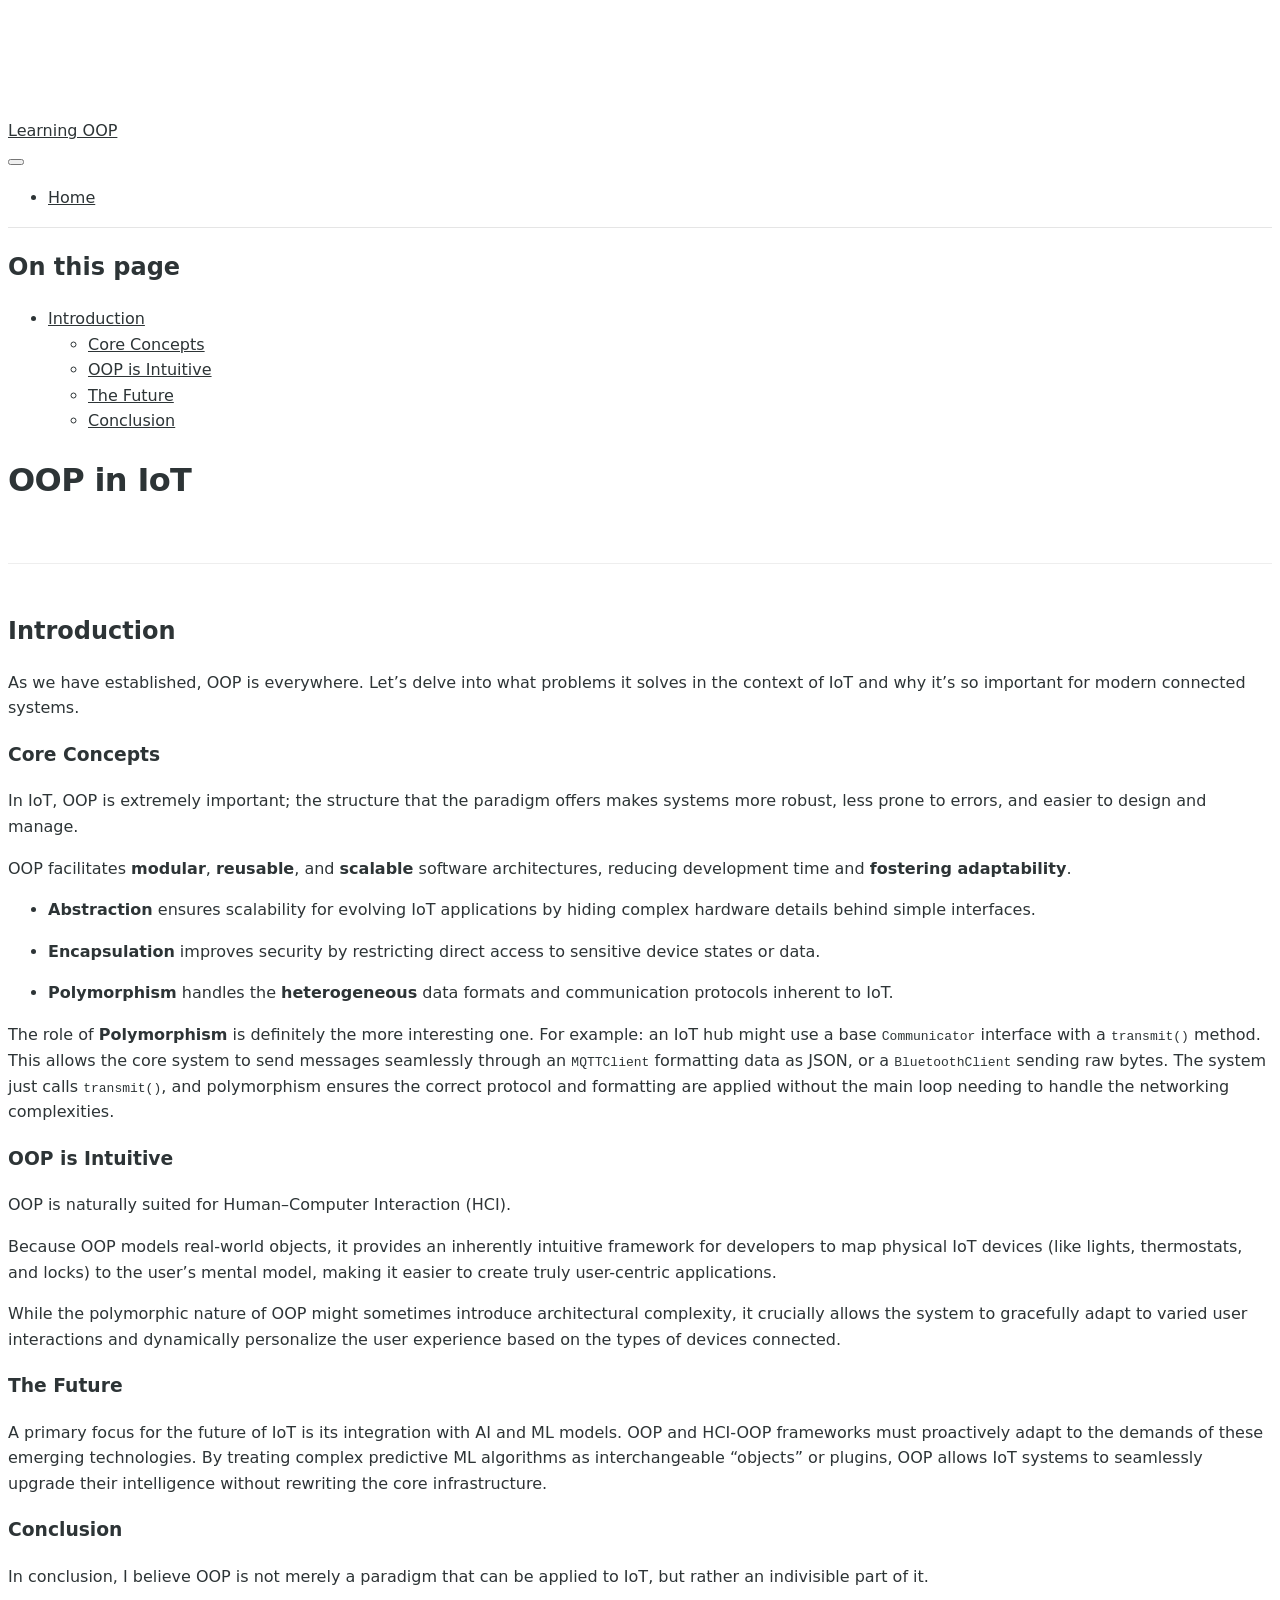
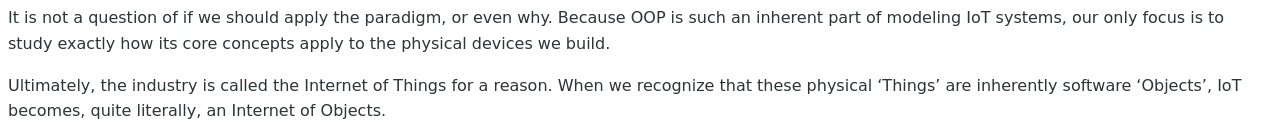
==== notes/oop-in-iot.html @ 4eb94708 "Built site for gh-pages" ====
<!DOCTYPE html>
<html xmlns="http://www.w3.org/1999/xhtml" lang="en" xml:lang="en"><head>

<meta charset="utf-8">
<meta name="generator" content="quarto-1.8.27">

<meta name="viewport" content="width=device-width, initial-scale=1.0, user-scalable=yes">


<title>OOP in IoT – Learning OOP</title>
<style>
code{white-space: pre-wrap;}
span.smallcaps{font-variant: small-caps;}
div.columns{display: flex; gap: min(4vw, 1.5em);}
div.column{flex: auto; overflow-x: auto;}
div.hanging-indent{margin-left: 1.5em; text-indent: -1.5em;}
ul.task-list{list-style: none;}
ul.task-list li input[type="checkbox"] {
  width: 0.8em;
  margin: 0 0.8em 0.2em -1em; /* quarto-specific, see https://github.com/quarto-dev/quarto-cli/issues/4556 */ 
  vertical-align: middle;
}
</style>


<script src="../site_libs/quarto-nav/quarto-nav.js"></script>
<script src="../site_libs/quarto-nav/headroom.min.js"></script>
<script src="../site_libs/clipboard/clipboard.min.js"></script>
<script src="../site_libs/quarto-search/autocomplete.umd.js"></script>
<script src="../site_libs/quarto-search/fuse.min.js"></script>
<script src="../site_libs/quarto-search/quarto-search.js"></script>
<meta name="quarto:offset" content="../">
<script src="../site_libs/quarto-html/quarto.js" type="module"></script>
<script src="../site_libs/quarto-html/tabsets/tabsets.js" type="module"></script>
<script src="../site_libs/quarto-html/axe/axe-check.js" type="module"></script>
<script src="../site_libs/quarto-html/popper.min.js"></script>
<script src="../site_libs/quarto-html/tippy.umd.min.js"></script>
<script src="../site_libs/quarto-html/anchor.min.js"></script>
<link href="../site_libs/quarto-html/tippy.css" rel="stylesheet">
<link href="../site_libs/quarto-html/quarto-syntax-highlighting-ed96de9b727972fe78a7b5d16c58bf87.css" rel="stylesheet" id="quarto-text-highlighting-styles">
<script src="../site_libs/bootstrap/bootstrap.min.js"></script>
<link href="../site_libs/bootstrap/bootstrap-icons.css" rel="stylesheet">
<link href="../site_libs/bootstrap/bootstrap-e31584831b205ffbb2d98406f31c2a5b.min.css" rel="stylesheet" append-hash="true" id="quarto-bootstrap" data-mode="light">
<script id="quarto-search-options" type="application/json">{
  "location": "navbar",
  "copy-button": false,
  "collapse-after": 3,
  "panel-placement": "end",
  "type": "overlay",
  "limit": 50,
  "keyboard-shortcut": [
    "f",
    "/",
    "s"
  ],
  "show-item-context": false,
  "language": {
    "search-no-results-text": "No results",
    "search-matching-documents-text": "matching documents",
    "search-copy-link-title": "Copy link to search",
    "search-hide-matches-text": "Hide additional matches",
    "search-more-match-text": "more match in this document",
    "search-more-matches-text": "more matches in this document",
    "search-clear-button-title": "Clear",
    "search-text-placeholder": "",
    "search-detached-cancel-button-title": "Cancel",
    "search-submit-button-title": "Submit",
    "search-label": "Search"
  }
}</script>


<link rel="stylesheet" href="../styles.css">
</head>

<body class="nav-fixed quarto-light">

<div id="quarto-search-results"></div>
  <header id="quarto-header" class="headroom fixed-top">
    <nav class="navbar navbar-expand-lg " data-bs-theme="dark">
      <div class="navbar-container container-fluid">
      <div class="navbar-brand-container mx-auto">
    <a class="navbar-brand" href="../index.html">
    <span class="navbar-title">Learning OOP</span>
    </a>
  </div>
            <div id="quarto-search" class="" title="Search"></div>
          <button class="navbar-toggler" type="button" data-bs-toggle="collapse" data-bs-target="#navbarCollapse" aria-controls="navbarCollapse" role="menu" aria-expanded="false" aria-label="Toggle navigation" onclick="if (window.quartoToggleHeadroom) { window.quartoToggleHeadroom(); }">
  <span class="navbar-toggler-icon"></span>
</button>
          <div class="collapse navbar-collapse" id="navbarCollapse">
            <ul class="navbar-nav navbar-nav-scroll me-auto">
  <li class="nav-item">
    <a class="nav-link" href="../index.html"> 
<span class="menu-text">Home</span></a>
  </li>  
</ul>
          </div> <!-- /navcollapse -->
            <div class="quarto-navbar-tools">
</div>
      </div> <!-- /container-fluid -->
    </nav>
</header>
<!-- content -->
<div id="quarto-content" class="quarto-container page-columns page-rows-contents page-layout-article page-navbar">
<!-- sidebar -->
<!-- margin-sidebar -->
    <div id="quarto-margin-sidebar" class="sidebar margin-sidebar">
        <nav id="TOC" role="doc-toc" class="toc-active">
    <h2 id="toc-title">On this page</h2>
   
  <ul>
  <li><a href="#introduction" id="toc-introduction" class="nav-link active" data-scroll-target="#introduction">Introduction</a>
  <ul class="collapse">
  <li><a href="#core-concepts" id="toc-core-concepts" class="nav-link" data-scroll-target="#core-concepts">Core Concepts</a></li>
  <li><a href="#oop-is-intuitive" id="toc-oop-is-intuitive" class="nav-link" data-scroll-target="#oop-is-intuitive">OOP is Intuitive</a></li>
  <li><a href="#the-future" id="toc-the-future" class="nav-link" data-scroll-target="#the-future">The Future</a></li>
  <li><a href="#conclusion" id="toc-conclusion" class="nav-link" data-scroll-target="#conclusion">Conclusion</a></li>
  </ul></li>
  </ul>
</nav>
    </div>
<!-- main -->
<main class="content" id="quarto-document-content">

<header id="title-block-header" class="quarto-title-block default">
<div class="quarto-title">
<h1 class="title">OOP in IoT</h1>
</div>



<div class="quarto-title-meta">

    
  
    
  </div>
  


</header>


<section id="introduction" class="level2">
<h2 class="anchored" data-anchor-id="introduction">Introduction</h2>
<p>As we have established, OOP is everywhere. Let’s delve into what problems it solves in the context of IoT and why it’s so important for modern connected systems.</p>
<section id="core-concepts" class="level3">
<h3 class="anchored" data-anchor-id="core-concepts">Core Concepts</h3>
<p>In IoT, OOP is extremely important; the structure that the paradigm offers makes systems more robust, less prone to errors, and easier to design and manage.</p>
<p>OOP facilitates <strong>modular</strong>, <strong>reusable</strong>, and <strong>scalable</strong> software architectures, reducing development time and <strong>fostering adaptability</strong>.</p>
<ul>
<li><p><strong>Abstraction</strong> ensures scalability for evolving IoT applications by hiding complex hardware details behind simple interfaces.</p></li>
<li><p><strong>Encapsulation</strong> improves security by restricting direct access to sensitive device states or data.</p></li>
<li><p><strong>Polymorphism</strong> handles the <strong>heterogeneous</strong> data formats and communication protocols inherent to IoT.</p></li>
</ul>
<p>The role of <strong>Polymorphism</strong> is definitely the more interesting one. For example: an IoT hub might use a base <code>Communicator</code> interface with a <code>transmit()</code> method. This allows the core system to send messages seamlessly through an <code>MQTTClient</code> formatting data as JSON, or a <code>BluetoothClient</code> sending raw bytes. The system just calls <code>transmit()</code>, and polymorphism ensures the correct protocol and formatting are applied without the main loop needing to handle the networking complexities.</p>
</section>
<section id="oop-is-intuitive" class="level3">
<h3 class="anchored" data-anchor-id="oop-is-intuitive">OOP is Intuitive</h3>
<p>OOP is naturally suited for Human–Computer Interaction (HCI).</p>
<p>Because OOP models real-world objects, it provides an inherently intuitive framework for developers to map physical IoT devices (like lights, thermostats, and locks) to the user’s mental model, making it easier to create truly user-centric applications.</p>
<p>While the polymorphic nature of OOP might sometimes introduce architectural complexity, it crucially allows the system to gracefully adapt to varied user interactions and dynamically personalize the user experience based on the types of devices connected.</p>
</section>
<section id="the-future" class="level3">
<h3 class="anchored" data-anchor-id="the-future">The Future</h3>
<p>A primary focus for the future of IoT is its integration with AI and ML models. OOP and HCI-OOP frameworks must proactively adapt to the demands of these emerging technologies. By treating complex predictive ML algorithms as interchangeable “objects” or plugins, OOP allows IoT systems to seamlessly upgrade their intelligence without rewriting the core infrastructure.</p>
</section>
<section id="conclusion" class="level3">
<h3 class="anchored" data-anchor-id="conclusion">Conclusion</h3>
<p>In conclusion, I believe OOP is not merely a paradigm that can be applied to IoT, but rather an indivisible part of it.</p>
<p>It is not a question of if we should apply the paradigm, or even why. Because OOP is such an inherent part of modeling IoT systems, our only focus is to study exactly how its core concepts apply to the physical devices we build.</p>
<p>Ultimately, the industry is called the Internet of Things for a reason. When we recognize that these physical ‘Things’ are inherently software ‘Objects’, IoT becomes, quite literally, an Internet of Objects.</p>


</section>
</section>

</main> <!-- /main -->
<script id="quarto-html-after-body" type="application/javascript">
  window.document.addEventListener("DOMContentLoaded", function (event) {
    const icon = "";
    const anchorJS = new window.AnchorJS();
    anchorJS.options = {
      placement: 'right',
      icon: icon
    };
    anchorJS.add('.anchored');
    const isCodeAnnotation = (el) => {
      for (const clz of el.classList) {
        if (clz.startsWith('code-annotation-')) {                     
          return true;
        }
      }
      return false;
    }
    const onCopySuccess = function(e) {
      // button target
      const button = e.trigger;
      // don't keep focus
      button.blur();
      // flash "checked"
      button.classList.add('code-copy-button-checked');
      var currentTitle = button.getAttribute("title");
      button.setAttribute("title", "Copied!");
      let tooltip;
      if (window.bootstrap) {
        button.setAttribute("data-bs-toggle", "tooltip");
        button.setAttribute("data-bs-placement", "left");
        button.setAttribute("data-bs-title", "Copied!");
        tooltip = new bootstrap.Tooltip(button, 
          { trigger: "manual", 
            customClass: "code-copy-button-tooltip",
            offset: [0, -8]});
        tooltip.show();    
      }
      setTimeout(function() {
        if (tooltip) {
          tooltip.hide();
          button.removeAttribute("data-bs-title");
          button.removeAttribute("data-bs-toggle");
          button.removeAttribute("data-bs-placement");
        }
        button.setAttribute("title", currentTitle);
        button.classList.remove('code-copy-button-checked');
      }, 1000);
      // clear code selection
      e.clearSelection();
    }
    const getTextToCopy = function(trigger) {
      const outerScaffold = trigger.parentElement.cloneNode(true);
      const codeEl = outerScaffold.querySelector('code');
      for (const childEl of codeEl.children) {
        if (isCodeAnnotation(childEl)) {
          childEl.remove();
        }
      }
      return codeEl.innerText;
    }
    const clipboard = new window.ClipboardJS('.code-copy-button:not([data-in-quarto-modal])', {
      text: getTextToCopy
    });
    clipboard.on('success', onCopySuccess);
    if (window.document.getElementById('quarto-embedded-source-code-modal')) {
      const clipboardModal = new window.ClipboardJS('.code-copy-button[data-in-quarto-modal]', {
        text: getTextToCopy,
        container: window.document.getElementById('quarto-embedded-source-code-modal')
      });
      clipboardModal.on('success', onCopySuccess);
    }
      var localhostRegex = new RegExp(/^(?:http|https):\/\/localhost\:?[0-9]*\//);
      var mailtoRegex = new RegExp(/^mailto:/);
        var filterRegex = new RegExp('/' + window.location.host + '/');
      var isInternal = (href) => {
          return filterRegex.test(href) || localhostRegex.test(href) || mailtoRegex.test(href);
      }
      // Inspect non-navigation links and adorn them if external
     var links = window.document.querySelectorAll('a[href]:not(.nav-link):not(.navbar-brand):not(.toc-action):not(.sidebar-link):not(.sidebar-item-toggle):not(.pagination-link):not(.no-external):not([aria-hidden]):not(.dropdown-item):not(.quarto-navigation-tool):not(.about-link)');
      for (var i=0; i<links.length; i++) {
        const link = links[i];
        if (!isInternal(link.href)) {
          // undo the damage that might have been done by quarto-nav.js in the case of
          // links that we want to consider external
          if (link.dataset.originalHref !== undefined) {
            link.href = link.dataset.originalHref;
          }
        }
      }
    function tippyHover(el, contentFn, onTriggerFn, onUntriggerFn) {
      const config = {
        allowHTML: true,
        maxWidth: 500,
        delay: 100,
        arrow: false,
        appendTo: function(el) {
            return el.parentElement;
        },
        interactive: true,
        interactiveBorder: 10,
        theme: 'quarto',
        placement: 'bottom-start',
      };
      if (contentFn) {
        config.content = contentFn;
      }
      if (onTriggerFn) {
        config.onTrigger = onTriggerFn;
      }
      if (onUntriggerFn) {
        config.onUntrigger = onUntriggerFn;
      }
      window.tippy(el, config); 
    }
    const noterefs = window.document.querySelectorAll('a[role="doc-noteref"]');
    for (var i=0; i<noterefs.length; i++) {
      const ref = noterefs[i];
      tippyHover(ref, function() {
        // use id or data attribute instead here
        let href = ref.getAttribute('data-footnote-href') || ref.getAttribute('href');
        try { href = new URL(href).hash; } catch {}
        const id = href.replace(/^#\/?/, "");
        const note = window.document.getElementById(id);
        if (note) {
          return note.innerHTML;
        } else {
          return "";
        }
      });
    }
    const xrefs = window.document.querySelectorAll('a.quarto-xref');
    const processXRef = (id, note) => {
      // Strip column container classes
      const stripColumnClz = (el) => {
        el.classList.remove("page-full", "page-columns");
        if (el.children) {
          for (const child of el.children) {
            stripColumnClz(child);
          }
        }
      }
      stripColumnClz(note)
      if (id === null || id.startsWith('sec-')) {
        // Special case sections, only their first couple elements
        const container = document.createElement("div");
        if (note.children && note.children.length > 2) {
          container.appendChild(note.children[0].cloneNode(true));
          for (let i = 1; i < note.children.length; i++) {
            const child = note.children[i];
            if (child.tagName === "P" && child.innerText === "") {
              continue;
            } else {
              container.appendChild(child.cloneNode(true));
              break;
            }
          }
          if (window.Quarto?.typesetMath) {
            window.Quarto.typesetMath(container);
          }
          return container.innerHTML
        } else {
          if (window.Quarto?.typesetMath) {
            window.Quarto.typesetMath(note);
          }
          return note.innerHTML;
        }
      } else {
        // Remove any anchor links if they are present
        const anchorLink = note.querySelector('a.anchorjs-link');
        if (anchorLink) {
          anchorLink.remove();
        }
        if (window.Quarto?.typesetMath) {
          window.Quarto.typesetMath(note);
        }
        if (note.classList.contains("callout")) {
          return note.outerHTML;
        } else {
          return note.innerHTML;
        }
      }
    }
    for (var i=0; i<xrefs.length; i++) {
      const xref = xrefs[i];
      tippyHover(xref, undefined, function(instance) {
        instance.disable();
        let url = xref.getAttribute('href');
        let hash = undefined; 
        if (url.startsWith('#')) {
          hash = url;
        } else {
          try { hash = new URL(url).hash; } catch {}
        }
        if (hash) {
          const id = hash.replace(/^#\/?/, "");
          const note = window.document.getElementById(id);
          if (note !== null) {
            try {
              const html = processXRef(id, note.cloneNode(true));
              instance.setContent(html);
            } finally {
              instance.enable();
              instance.show();
            }
          } else {
            // See if we can fetch this
            fetch(url.split('#')[0])
            .then(res => res.text())
            .then(html => {
              const parser = new DOMParser();
              const htmlDoc = parser.parseFromString(html, "text/html");
              const note = htmlDoc.getElementById(id);
              if (note !== null) {
                const html = processXRef(id, note);
                instance.setContent(html);
              } 
            }).finally(() => {
              instance.enable();
              instance.show();
            });
          }
        } else {
          // See if we can fetch a full url (with no hash to target)
          // This is a special case and we should probably do some content thinning / targeting
          fetch(url)
          .then(res => res.text())
          .then(html => {
            const parser = new DOMParser();
            const htmlDoc = parser.parseFromString(html, "text/html");
            const note = htmlDoc.querySelector('main.content');
            if (note !== null) {
              // This should only happen for chapter cross references
              // (since there is no id in the URL)
              // remove the first header
              if (note.children.length > 0 && note.children[0].tagName === "HEADER") {
                note.children[0].remove();
              }
              const html = processXRef(null, note);
              instance.setContent(html);
            } 
          }).finally(() => {
            instance.enable();
            instance.show();
          });
        }
      }, function(instance) {
      });
    }
        let selectedAnnoteEl;
        const selectorForAnnotation = ( cell, annotation) => {
          let cellAttr = 'data-code-cell="' + cell + '"';
          let lineAttr = 'data-code-annotation="' +  annotation + '"';
          const selector = 'span[' + cellAttr + '][' + lineAttr + ']';
          return selector;
        }
        const selectCodeLines = (annoteEl) => {
          const doc = window.document;
          const targetCell = annoteEl.getAttribute("data-target-cell");
          const targetAnnotation = annoteEl.getAttribute("data-target-annotation");
          const annoteSpan = window.document.querySelector(selectorForAnnotation(targetCell, targetAnnotation));
          const lines = annoteSpan.getAttribute("data-code-lines").split(",");
          const lineIds = lines.map((line) => {
            return targetCell + "-" + line;
          })
          let top = null;
          let height = null;
          let parent = null;
          if (lineIds.length > 0) {
              //compute the position of the single el (top and bottom and make a div)
              const el = window.document.getElementById(lineIds[0]);
              top = el.offsetTop;
              height = el.offsetHeight;
              parent = el.parentElement.parentElement;
            if (lineIds.length > 1) {
              const lastEl = window.document.getElementById(lineIds[lineIds.length - 1]);
              const bottom = lastEl.offsetTop + lastEl.offsetHeight;
              height = bottom - top;
            }
            if (top !== null && height !== null && parent !== null) {
              // cook up a div (if necessary) and position it 
              let div = window.document.getElementById("code-annotation-line-highlight");
              if (div === null) {
                div = window.document.createElement("div");
                div.setAttribute("id", "code-annotation-line-highlight");
                div.style.position = 'absolute';
                parent.appendChild(div);
              }
              div.style.top = top - 2 + "px";
              div.style.height = height + 4 + "px";
              div.style.left = 0;
              let gutterDiv = window.document.getElementById("code-annotation-line-highlight-gutter");
              if (gutterDiv === null) {
                gutterDiv = window.document.createElement("div");
                gutterDiv.setAttribute("id", "code-annotation-line-highlight-gutter");
                gutterDiv.style.position = 'absolute';
                const codeCell = window.document.getElementById(targetCell);
                const gutter = codeCell.querySelector('.code-annotation-gutter');
                gutter.appendChild(gutterDiv);
              }
              gutterDiv.style.top = top - 2 + "px";
              gutterDiv.style.height = height + 4 + "px";
            }
            selectedAnnoteEl = annoteEl;
          }
        };
        const unselectCodeLines = () => {
          const elementsIds = ["code-annotation-line-highlight", "code-annotation-line-highlight-gutter"];
          elementsIds.forEach((elId) => {
            const div = window.document.getElementById(elId);
            if (div) {
              div.remove();
            }
          });
          selectedAnnoteEl = undefined;
        };
          // Handle positioning of the toggle
      window.addEventListener(
        "resize",
        throttle(() => {
          elRect = undefined;
          if (selectedAnnoteEl) {
            selectCodeLines(selectedAnnoteEl);
          }
        }, 10)
      );
      function throttle(fn, ms) {
      let throttle = false;
      let timer;
        return (...args) => {
          if(!throttle) { // first call gets through
              fn.apply(this, args);
              throttle = true;
          } else { // all the others get throttled
              if(timer) clearTimeout(timer); // cancel #2
              timer = setTimeout(() => {
                fn.apply(this, args);
                timer = throttle = false;
              }, ms);
          }
        };
      }
        // Attach click handler to the DT
        const annoteDls = window.document.querySelectorAll('dt[data-target-cell]');
        for (const annoteDlNode of annoteDls) {
          annoteDlNode.addEventListener('click', (event) => {
            const clickedEl = event.target;
            if (clickedEl !== selectedAnnoteEl) {
              unselectCodeLines();
              const activeEl = window.document.querySelector('dt[data-target-cell].code-annotation-active');
              if (activeEl) {
                activeEl.classList.remove('code-annotation-active');
              }
              selectCodeLines(clickedEl);
              clickedEl.classList.add('code-annotation-active');
            } else {
              // Unselect the line
              unselectCodeLines();
              clickedEl.classList.remove('code-annotation-active');
            }
          });
        }
    const findCites = (el) => {
      const parentEl = el.parentElement;
      if (parentEl) {
        const cites = parentEl.dataset.cites;
        if (cites) {
          return {
            el,
            cites: cites.split(' ')
          };
        } else {
          return findCites(el.parentElement)
        }
      } else {
        return undefined;
      }
    };
    var bibliorefs = window.document.querySelectorAll('a[role="doc-biblioref"]');
    for (var i=0; i<bibliorefs.length; i++) {
      const ref = bibliorefs[i];
      const citeInfo = findCites(ref);
      if (citeInfo) {
        tippyHover(citeInfo.el, function() {
          var popup = window.document.createElement('div');
          citeInfo.cites.forEach(function(cite) {
            var citeDiv = window.document.createElement('div');
            citeDiv.classList.add('hanging-indent');
            citeDiv.classList.add('csl-entry');
            var biblioDiv = window.document.getElementById('ref-' + cite);
            if (biblioDiv) {
              citeDiv.innerHTML = biblioDiv.innerHTML;
            }
            popup.appendChild(citeDiv);
          });
          return popup.innerHTML;
        });
      }
    }
  });
  </script>
</div> <!-- /content -->




</body></html>
---- site_libs/quarto-html/tippy.css ----
.tippy-box[data-animation=fade][data-state=hidden]{opacity:0}[data-tippy-root]{max-width:calc(100vw - 10px)}.tippy-box{position:relative;background-color:#333;color:#fff;border-radius:4px;font-size:14px;line-height:1.4;white-space:normal;outline:0;transition-property:transform,visibility,opacity}.tippy-box[data-placement^=top]>.tippy-arrow{bottom:0}.tippy-box[data-placement^=top]>.tippy-arrow:before{bottom:-7px;left:0;border-width:8px 8px 0;border-top-color:initial;transform-origin:center top}.tippy-box[data-placement^=bottom]>.tippy-arrow{top:0}.tippy-box[data-placement^=bottom]>.tippy-arrow:before{top:-7px;left:0;border-width:0 8px 8px;border-bottom-color:initial;transform-origin:center bottom}.tippy-box[data-placement^=left]>.tippy-arrow{right:0}.tippy-box[data-placement^=left]>.tippy-arrow:before{border-width:8px 0 8px 8px;border-left-color:initial;right:-7px;transform-origin:center left}.tippy-box[data-placement^=right]>.tippy-arrow{left:0}.tippy-box[data-placement^=right]>.tippy-arrow:before{left:-7px;border-width:8px 8px 8px 0;border-right-color:initial;transform-origin:center right}.tippy-box[data-inertia][data-state=visible]{transition-timing-function:cubic-bezier(.54,1.5,.38,1.11)}.tippy-arrow{width:16px;height:16px;color:#333}.tippy-arrow:before{content:"";position:absolute;border-color:transparent;border-style:solid}.tippy-content{position:relative;padding:5px 9px;z-index:1}
---- site_libs/quarto-html/quarto-syntax-highlighting-ed96de9b727972fe78a7b5d16c58bf87.css ----
/* quarto syntax highlight colors */
:root {
  --quarto-hl-ot-color: #003B4F;
  --quarto-hl-at-color: #657422;
  --quarto-hl-ss-color: #20794D;
  --quarto-hl-an-color: #5E5E5E;
  --quarto-hl-fu-color: #4758AB;
  --quarto-hl-st-color: #20794D;
  --quarto-hl-cf-color: #003B4F;
  --quarto-hl-op-color: #5E5E5E;
  --quarto-hl-er-color: #AD0000;
  --quarto-hl-bn-color: #AD0000;
  --quarto-hl-al-color: #AD0000;
  --quarto-hl-va-color: #111111;
  --quarto-hl-bu-color: inherit;
  --quarto-hl-ex-color: inherit;
  --quarto-hl-pp-color: #AD0000;
  --quarto-hl-in-color: #5E5E5E;
  --quarto-hl-vs-color: #20794D;
  --quarto-hl-wa-color: #5E5E5E;
  --quarto-hl-do-color: #5E5E5E;
  --quarto-hl-im-color: #00769E;
  --quarto-hl-ch-color: #20794D;
  --quarto-hl-dt-color: #AD0000;
  --quarto-hl-fl-color: #AD0000;
  --quarto-hl-co-color: #5E5E5E;
  --quarto-hl-cv-color: #5E5E5E;
  --quarto-hl-cn-color: #8f5902;
  --quarto-hl-sc-color: #5E5E5E;
  --quarto-hl-dv-color: #AD0000;
  --quarto-hl-kw-color: #003B4F;
}

/* other quarto variables */
:root {
  --quarto-font-monospace: SFMono-Regular, Menlo, Monaco, Consolas, "Liberation Mono", "Courier New", monospace;
}

/* syntax highlight based on Pandoc's rules */
pre > code.sourceCode > span {
  color: #003B4F;
}

code.sourceCode > span {
  color: #003B4F;
}

div.sourceCode,
div.sourceCode pre.sourceCode {
  color: #003B4F;
}

/* Normal */
code span {
  color: #003B4F;
}

/* Alert */
code span.al {
  color: #AD0000;
  font-style: inherit;
}

/* Annotation */
code span.an {
  color: #5E5E5E;
  font-style: inherit;
}

/* Attribute */
code span.at {
  color: #657422;
  font-style: inherit;
}

/* BaseN */
code span.bn {
  color: #AD0000;
  font-style: inherit;
}

/* BuiltIn */
code span.bu {
  font-style: inherit;
}

/* ControlFlow */
code span.cf {
  color: #003B4F;
  font-weight: bold;
  font-style: inherit;
}

/* Char */
code span.ch {
  color: #20794D;
  font-style: inherit;
}

/* Constant */
code span.cn {
  color: #8f5902;
  font-style: inherit;
}

/* Comment */
code span.co {
  color: #5E5E5E;
  font-style: inherit;
}

/* CommentVar */
code span.cv {
  color: #5E5E5E;
  font-style: italic;
}

/* Documentation */
code span.do {
  color: #5E5E5E;
  font-style: italic;
}

/* DataType */
code span.dt {
  color: #AD0000;
  font-style: inherit;
}

/* DecVal */
code span.dv {
  color: #AD0000;
  font-style: inherit;
}

/* Error */
code span.er {
  color: #AD0000;
  font-style: inherit;
}

/* Extension */
code span.ex {
  font-style: inherit;
}

/* Float */
code span.fl {
  color: #AD0000;
  font-style: inherit;
}

/* Function */
code span.fu {
  color: #4758AB;
  font-style: inherit;
}

/* Import */
code span.im {
  color: #00769E;
  font-style: inherit;
}

/* Information */
code span.in {
  color: #5E5E5E;
  font-style: inherit;
}

/* Keyword */
code span.kw {
  color: #003B4F;
  font-weight: bold;
  font-style: inherit;
}

/* Operator */
code span.op {
  color: #5E5E5E;
  font-style: inherit;
}

/* Other */
code span.ot {
  color: #003B4F;
  font-style: inherit;
}

/* Preprocessor */
code span.pp {
  color: #AD0000;
  font-style: inherit;
}

/* SpecialChar */
code span.sc {
  color: #5E5E5E;
  font-style: inherit;
}

/* SpecialString */
code span.ss {
  color: #20794D;
  font-style: inherit;
}

/* String */
code span.st {
  color: #20794D;
  font-style: inherit;
}

/* Variable */
code span.va {
  color: #111111;
  font-style: inherit;
}

/* VerbatimString */
code span.vs {
  color: #20794D;
  font-style: inherit;
}

/* Warning */
code span.wa {
  color: #5E5E5E;
  font-style: italic;
}

.prevent-inlining {
  content: "</";
}

/*# sourceMappingURL=0920dd6d7437995b8cdf7429764427b1.css.map */
---- styles.css ----
/* Custom styles for Learning OOP */

body {
    font-family: 'Inter', system-ui, -apple-system, sans-serif;
    color: #2d3436;
    line-height: 1.6;
}

.title {
    color: #2d3436;
    font-weight: 800;
    letter-spacing: -0.02em;
    margin-bottom: 1.5rem;
}

h1, h2, h3, h4 {
    color: #2d3436;
    font-weight: 700;
}

.quarto-title-block {
    padding-bottom: 2rem;
    border-bottom: 1px solid #eee;
    margin-bottom: 3rem;
}

.callout {
    border-radius: 12px;
    border: none;
    box-shadow: 0 4px 6px -1px rgba(0, 0, 0, 0.1), 0 2px 4px -1px rgba(0, 0, 0, 0.06);
    padding: 1.5rem;
}

.navbar {
    background: rgba(255, 255, 255, 0.8) !important;
    backdrop-filter: blur(10px);
    border-bottom: 1px solid rgba(0, 0, 0, 0.1);
}

.navbar-brand, .nav-link {
    color: #2d3436 !important;
    font-weight: 500;
}

.nav-link:hover {
    color: #0984e3 !important;
}
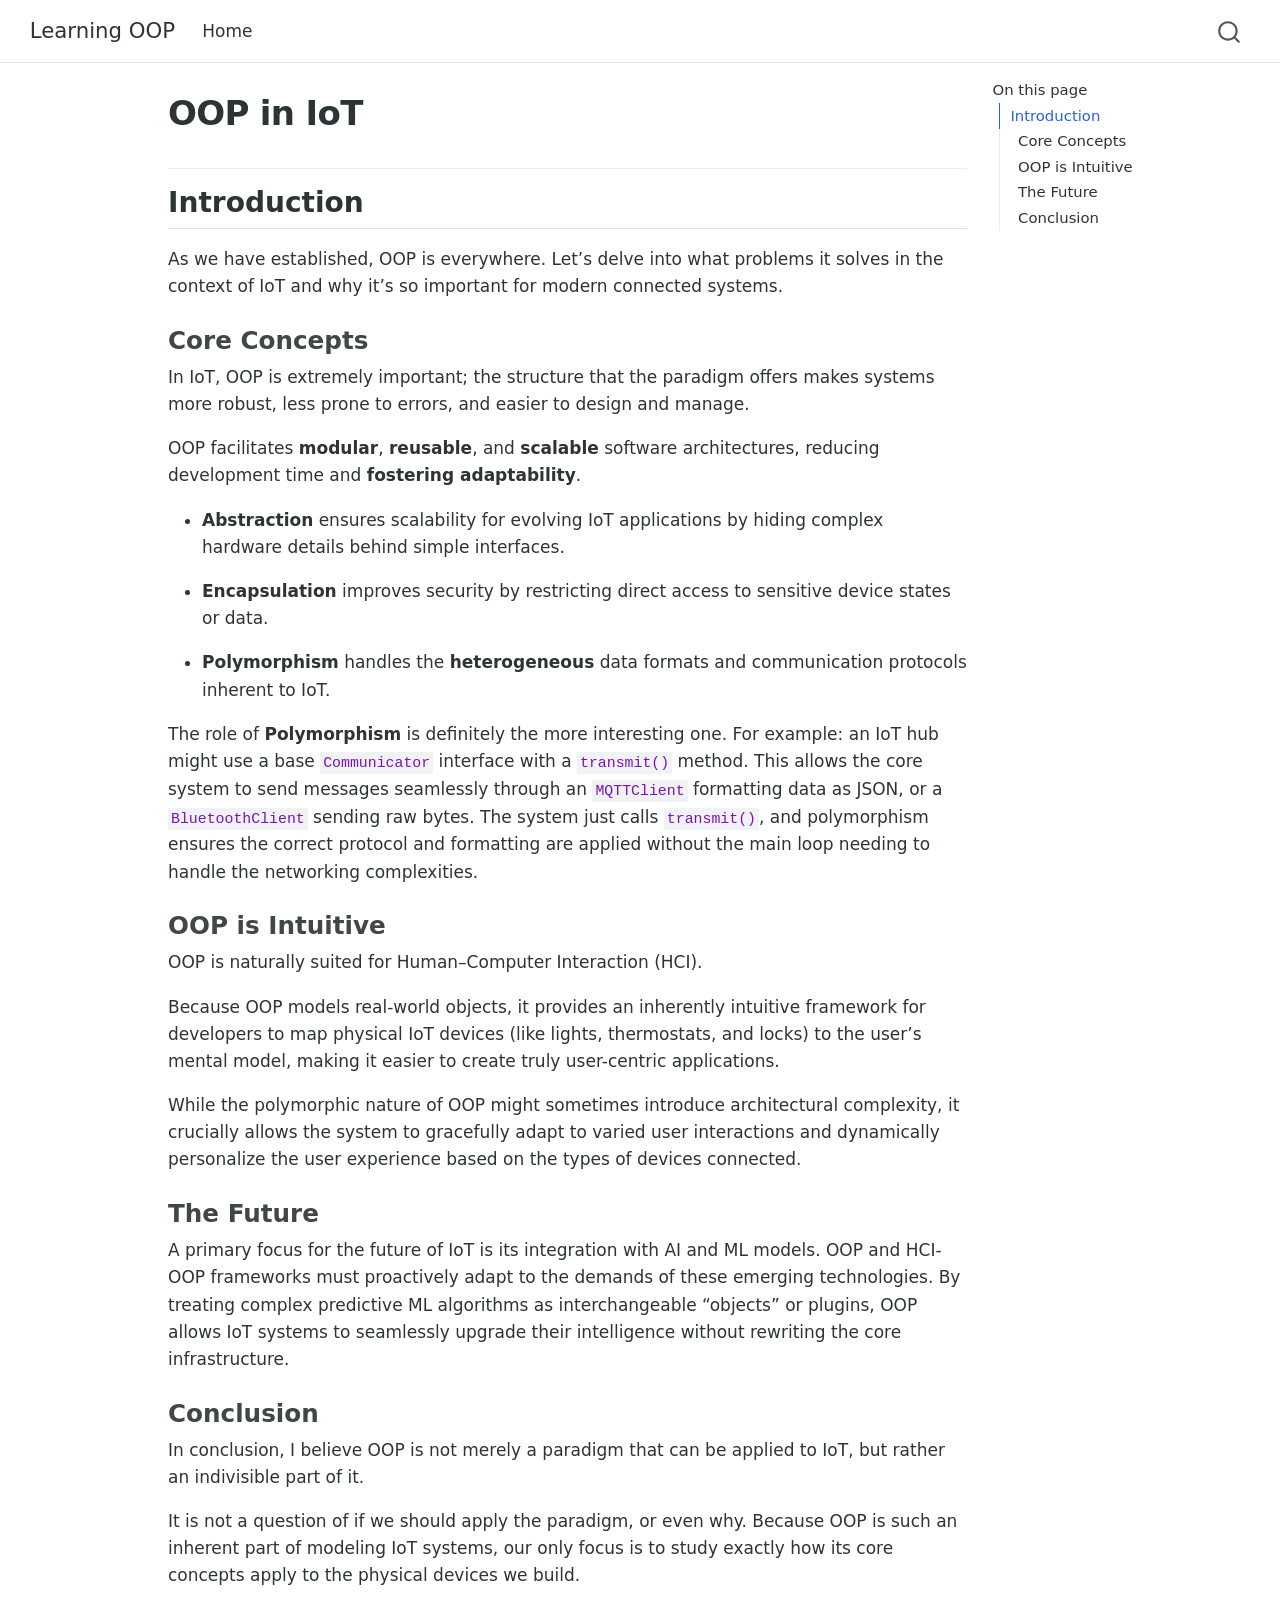
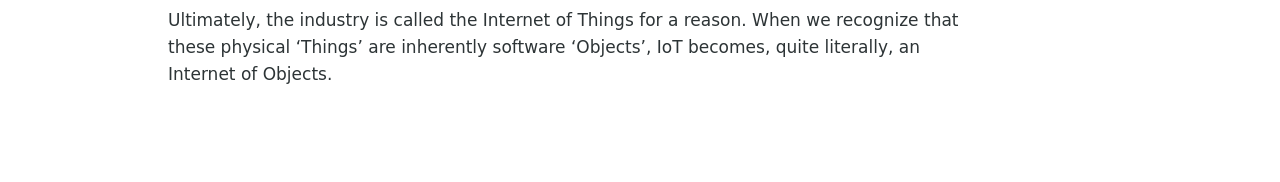
==== commit dbd332df: "Built site for gh-pages" ====
--- a/notes/oop-in-iot.html
+++ b/notes/oop-in-iot.html
@@ -2,13 +2,16 @@
 <html xmlns="http://www.w3.org/1999/xhtml" lang="en" xml:lang="en"><head>
 
 <meta charset="utf-8">
-<meta name="generator" content="quarto-1.8.27">
+<meta name="generator" content="quarto-1.9.37">
 
 <meta name="viewport" content="width=device-width, initial-scale=1.0, user-scalable=yes">
 
 
 <title>OOP in IoT – Learning OOP</title>
 <style>
+/* Default styles provided by pandoc.
+** See https://pandoc.org/MANUAL.html#variables-for-html for config info.
+*/
 code{white-space: pre-wrap;}
 span.smallcaps{font-variant: small-caps;}
 div.columns{display: flex; gap: min(4vw, 1.5em);}
@@ -32,15 +35,14 @@
 <meta name="quarto:offset" content="../">
 <script src="../site_libs/quarto-html/quarto.js" type="module"></script>
 <script src="../site_libs/quarto-html/tabsets/tabsets.js" type="module"></script>
-<script src="../site_libs/quarto-html/axe/axe-check.js" type="module"></script>
 <script src="../site_libs/quarto-html/popper.min.js"></script>
 <script src="../site_libs/quarto-html/tippy.umd.min.js"></script>
 <script src="../site_libs/quarto-html/anchor.min.js"></script>
 <link href="../site_libs/quarto-html/tippy.css" rel="stylesheet">
-<link href="../site_libs/quarto-html/quarto-syntax-highlighting-ed96de9b727972fe78a7b5d16c58bf87.css" rel="stylesheet" id="quarto-text-highlighting-styles">
+<link href="../site_libs/quarto-html/quarto-syntax-highlighting-7f8f88aac4f3542376d5c11b86a4c14d.css" rel="stylesheet" id="quarto-text-highlighting-styles">
 <script src="../site_libs/bootstrap/bootstrap.min.js"></script>
 <link href="../site_libs/bootstrap/bootstrap-icons.css" rel="stylesheet">
-<link href="../site_libs/bootstrap/bootstrap-e31584831b205ffbb2d98406f31c2a5b.min.css" rel="stylesheet" append-hash="true" id="quarto-bootstrap" data-mode="light">
+<link href="../site_libs/bootstrap/bootstrap-4897d45d2f75ed4f519693be625836c5.min.css" rel="stylesheet" append-hash="true" id="quarto-bootstrap" data-mode="light">
 <script id="quarto-search-options" type="application/json">{
   "location": "navbar",
   "copy-button": false,
@@ -250,7 +252,7 @@
     }
       var localhostRegex = new RegExp(/^(?:http|https):\/\/localhost\:?[0-9]*\//);
       var mailtoRegex = new RegExp(/^mailto:/);
-        var filterRegex = new RegExp('/' + window.location.host + '/');
+        var filterRegex = new RegExp("https:\/\/andreadamico678\.github\.io\/learning-oop\/");
       var isInternal = (href) => {
           return filterRegex.test(href) || localhostRegex.test(href) || mailtoRegex.test(href);
       }
--- a/site_libs/quarto-html/quarto-syntax-highlighting-7f8f88aac4f3542376d5c11b86a4c14d.css
+++ b/site_libs/quarto-html/quarto-syntax-highlighting-7f8f88aac4f3542376d5c11b86a4c14d.css
@@ -0,0 +1,236 @@
+/* quarto syntax highlight colors */
+:root {
+  --quarto-hl-ot-color: #003B4F;
+  --quarto-hl-at-color: #657422;
+  --quarto-hl-ss-color: #20794D;
+  --quarto-hl-an-color: #5E5E5E;
+  --quarto-hl-fu-color: #4758AB;
+  --quarto-hl-st-color: #20794D;
+  --quarto-hl-cf-color: #003B4F;
+  --quarto-hl-op-color: #5E5E5E;
+  --quarto-hl-er-color: #AD0000;
+  --quarto-hl-bn-color: #AD0000;
+  --quarto-hl-al-color: #AD0000;
+  --quarto-hl-va-color: #111111;
+  --quarto-hl-bu-color: inherit;
+  --quarto-hl-ex-color: inherit;
+  --quarto-hl-pp-color: #AD0000;
+  --quarto-hl-in-color: #5E5E5E;
+  --quarto-hl-vs-color: #20794D;
+  --quarto-hl-wa-color: #5E5E5E;
+  --quarto-hl-do-color: #5E5E5E;
+  --quarto-hl-im-color: #00769E;
+  --quarto-hl-ch-color: #20794D;
+  --quarto-hl-dt-color: #AD0000;
+  --quarto-hl-fl-color: #AD0000;
+  --quarto-hl-co-color: #5E5E5E;
+  --quarto-hl-cv-color: #5E5E5E;
+  --quarto-hl-cn-color: #8f5902;
+  --quarto-hl-sc-color: #5E5E5E;
+  --quarto-hl-dv-color: #AD0000;
+  --quarto-hl-kw-color: #003B4F;
+}
+
+/* other quarto variables */
+:root {
+  --quarto-font-monospace: SFMono-Regular, Menlo, Monaco, Consolas, "Liberation Mono", "Courier New", monospace;
+}
+
+/* syntax highlight based on Pandoc's rules */
+pre > code.sourceCode > span {
+  color: #003B4F;
+}
+
+code.sourceCode > span {
+  color: #003B4F;
+}
+
+div.sourceCode,
+div.sourceCode pre.sourceCode {
+  color: #003B4F;
+}
+
+/* Normal */
+code span {
+  color: #003B4F;
+}
+
+/* Alert */
+code span.al {
+  color: #AD0000;
+  font-style: inherit;
+}
+
+/* Annotation */
+code span.an {
+  color: #5E5E5E;
+  font-style: inherit;
+}
+
+/* Attribute */
+code span.at {
+  color: #657422;
+  font-style: inherit;
+}
+
+/* BaseN */
+code span.bn {
+  color: #AD0000;
+  font-style: inherit;
+}
+
+/* BuiltIn */
+code span.bu {
+  font-style: inherit;
+}
+
+/* ControlFlow */
+code span.cf {
+  color: #003B4F;
+  font-weight: bold;
+  font-style: inherit;
+}
+
+/* Char */
+code span.ch {
+  color: #20794D;
+  font-style: inherit;
+}
+
+/* Constant */
+code span.cn {
+  color: #8f5902;
+  font-style: inherit;
+}
+
+/* Comment */
+code span.co {
+  color: #5E5E5E;
+  font-style: inherit;
+}
+
+/* CommentVar */
+code span.cv {
+  color: #5E5E5E;
+  font-style: italic;
+}
+
+/* Documentation */
+code span.do {
+  color: #5E5E5E;
+  font-style: italic;
+}
+
+/* DataType */
+code span.dt {
+  color: #AD0000;
+  font-style: inherit;
+}
+
+/* DecVal */
+code span.dv {
+  color: #AD0000;
+  font-style: inherit;
+}
+
+/* Error */
+code span.er {
+  color: #AD0000;
+  font-style: inherit;
+}
+
+/* Extension */
+code span.ex {
+  font-style: inherit;
+}
+
+/* Float */
+code span.fl {
+  color: #AD0000;
+  font-style: inherit;
+}
+
+/* Function */
+code span.fu {
+  color: #4758AB;
+  font-style: inherit;
+}
+
+/* Import */
+code span.im {
+  color: #00769E;
+  font-style: inherit;
+}
+
+/* Information */
+code span.in {
+  color: #5E5E5E;
+  font-style: inherit;
+}
+
+/* Keyword */
+code span.kw {
+  color: #003B4F;
+  font-weight: bold;
+  font-style: inherit;
+}
+
+/* Operator */
+code span.op {
+  color: #5E5E5E;
+  font-style: inherit;
+}
+
+/* Other */
+code span.ot {
+  color: #003B4F;
+  font-style: inherit;
+}
+
+/* Preprocessor */
+code span.pp {
+  color: #AD0000;
+  font-style: inherit;
+}
+
+/* SpecialChar */
+code span.sc {
+  color: #5E5E5E;
+  font-style: inherit;
+}
+
+/* SpecialString */
+code span.ss {
+  color: #20794D;
+  font-style: inherit;
+}
+
+/* String */
+code span.st {
+  color: #20794D;
+  font-style: inherit;
+}
+
+/* Variable */
+code span.va {
+  color: #111111;
+  font-style: inherit;
+}
+
+/* VerbatimString */
+code span.vs {
+  color: #20794D;
+  font-style: inherit;
+}
+
+/* Warning */
+code span.wa {
+  color: #5E5E5E;
+  font-style: italic;
+}
+
+.prevent-inlining {
+  content: "</";
+}
+
+/*# sourceMappingURL=789ad8cd35626ba772517505b42a116e.css.map */
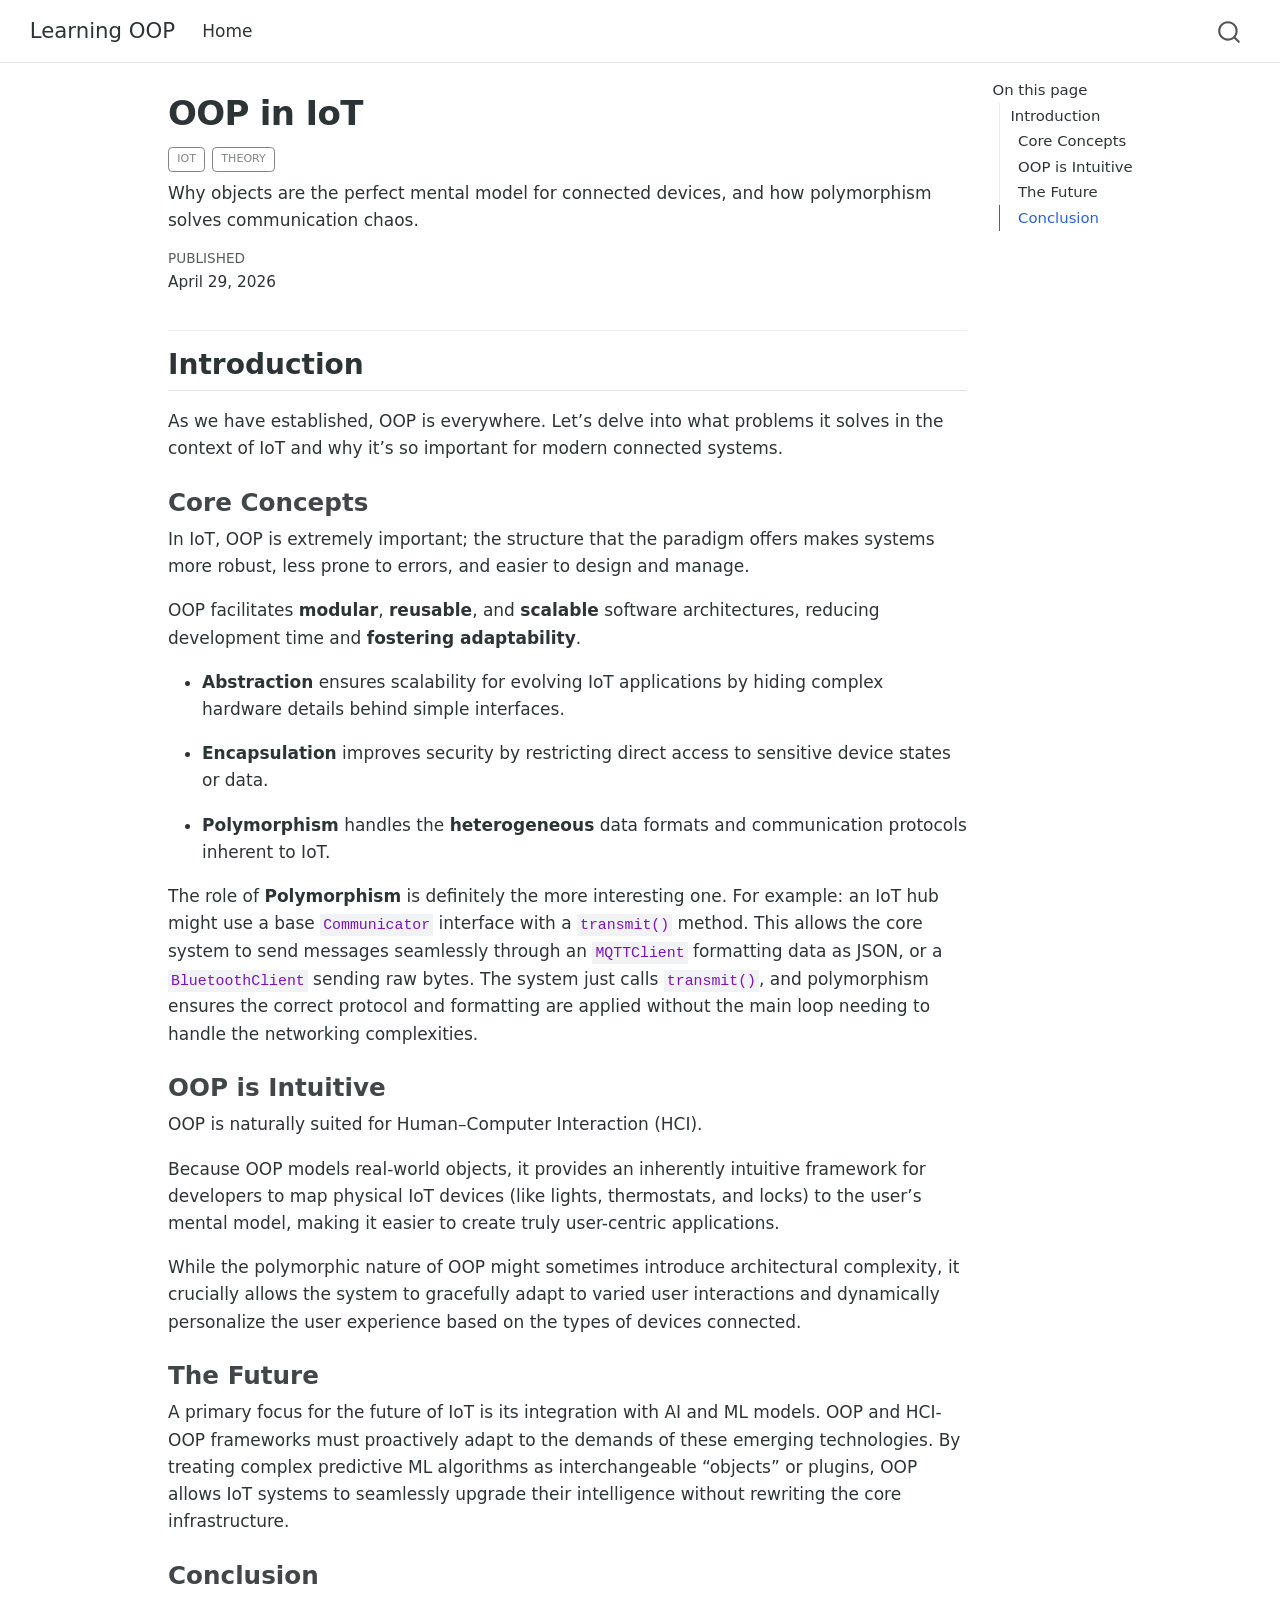
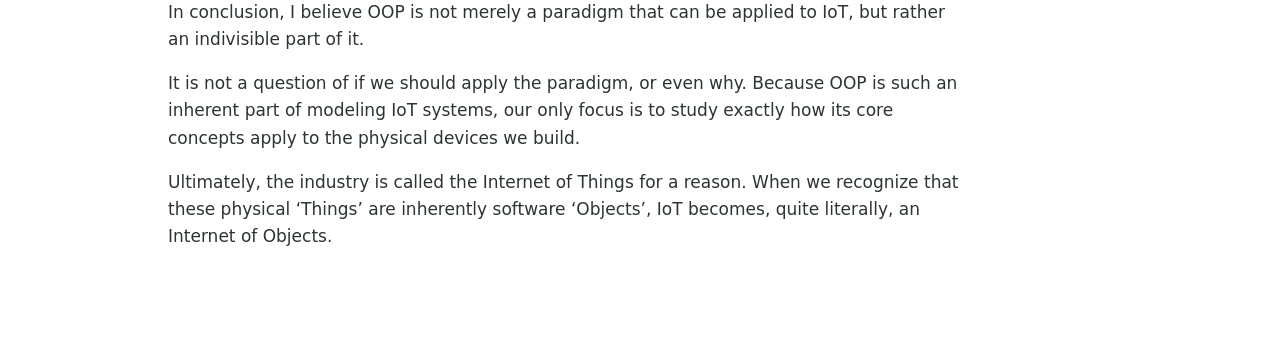
==== commit 13b55058: "Built site for gh-pages" ====
--- a/notes/oop-in-iot.html
+++ b/notes/oop-in-iot.html
@@ -6,6 +6,8 @@
 
 <meta name="viewport" content="width=device-width, initial-scale=1.0, user-scalable=yes">
 
+<meta name="dcterms.date" content="2026-04-29">
+<meta name="description" content="Why objects are the perfect mental model for connected devices, and how polymorphism solves communication chaos.">
 
 <title>OOP in IoT – Learning OOP</title>
 <style>
@@ -128,13 +130,28 @@
 <header id="title-block-header" class="quarto-title-block default">
 <div class="quarto-title">
 <h1 class="title">OOP in IoT</h1>
+  <div class="quarto-categories">
+    <div class="quarto-category">IoT</div>
+    <div class="quarto-category">Theory</div>
+  </div>
+  </div>
+
+<div>
+  <div class="description">
+    Why objects are the perfect mental model for connected devices, and how polymorphism solves communication chaos.
+  </div>
 </div>
 
 
-
 <div class="quarto-title-meta">
 
     
+    <div>
+    <div class="quarto-title-meta-heading">Published</div>
+    <div class="quarto-title-meta-contents">
+      <p class="date">April 29, 2026</p>
+    </div>
+  </div>
   
     
   </div>
